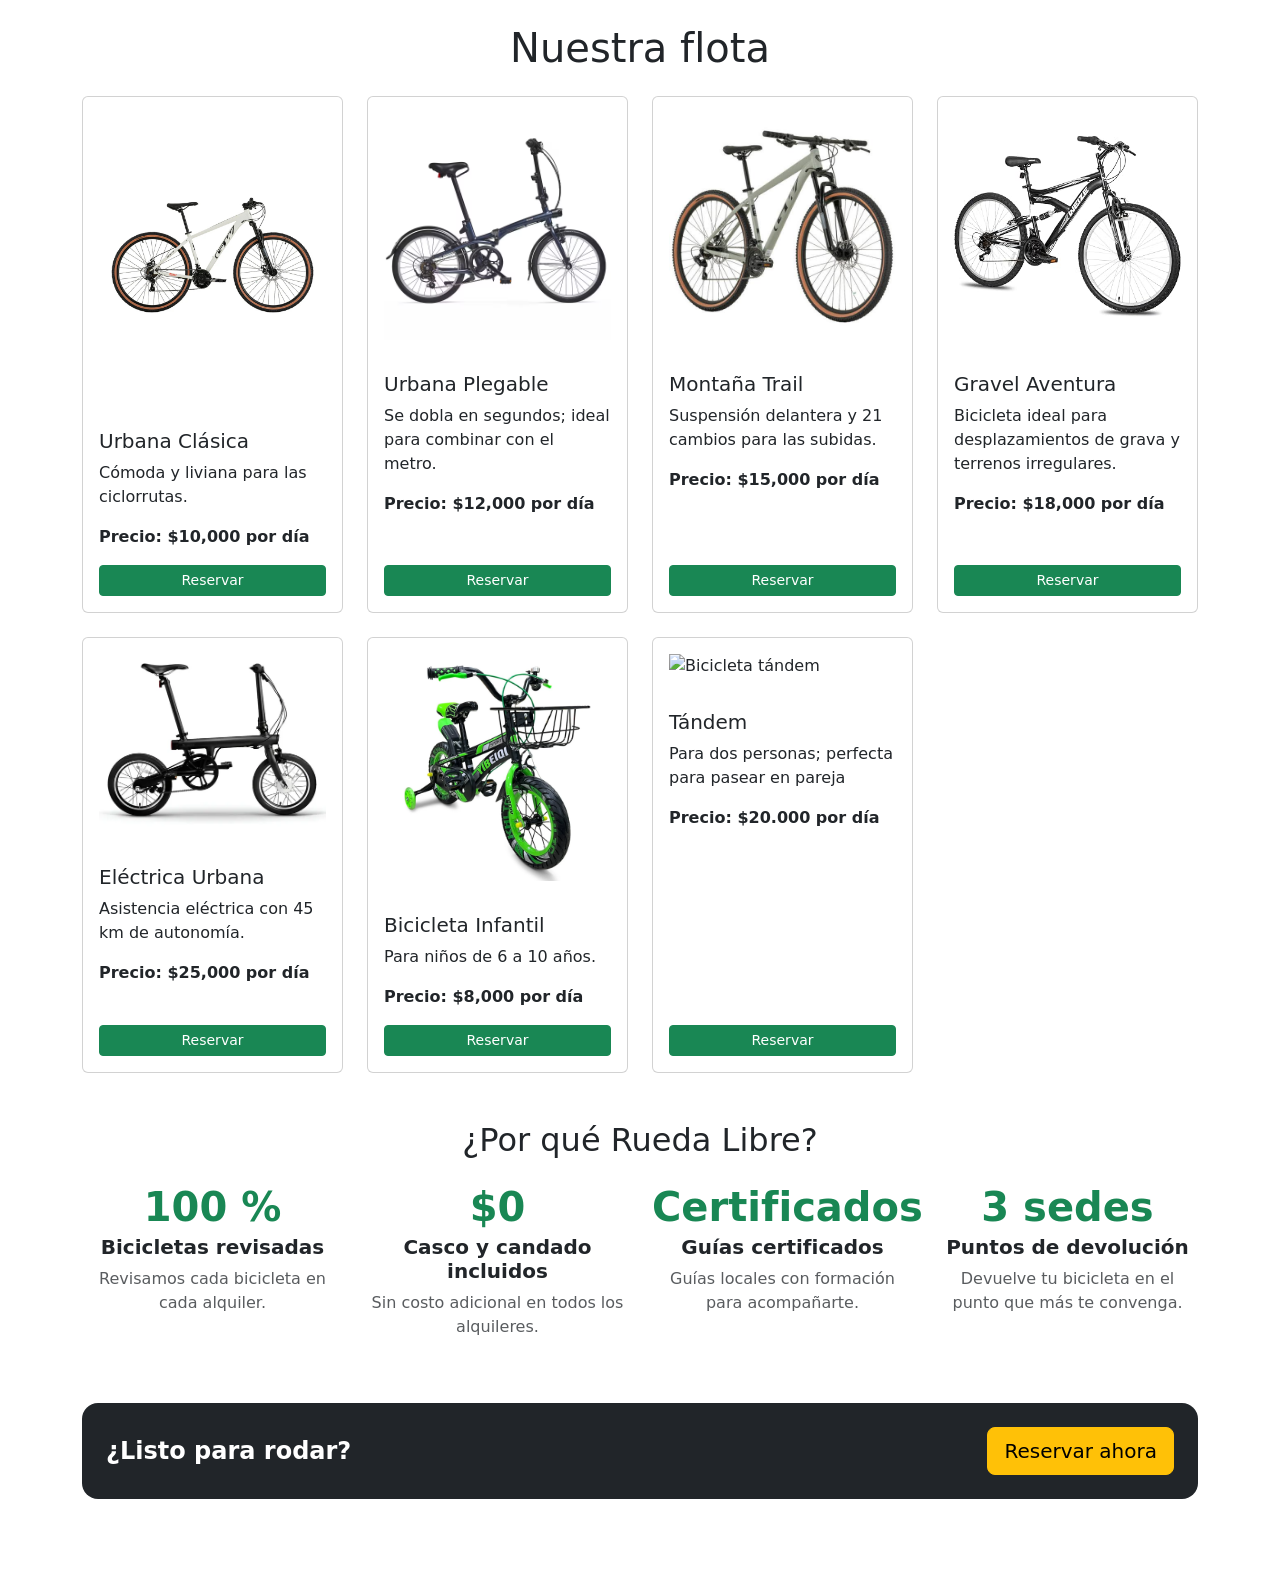
==== catalogo-bootstrap.html @ 301728cc "Add files via upload" ====
<!DOCTYPE html>
<html lang="es">
<head>
<meta charset="UTF-8">
<meta name="viewport" content="width=device-width, initial-scale=1">
<title>Catálogo Bootstrap | Rueda Libre</title>
<link href="https://cdn.jsdelivr.net/npm/bootstrap@5.3.3/dist/css/bootstrap.min.css" rel="stylesheet">
</head>
<body>

<main class="container py-4">
  <section class="mb-5">
    <h1 class="text-center mb-4">Nuestra flota</h1>
    <div class="row g-4">
      <div class="col-12 col-sm-6 col-lg-4 col-xl-3">
        <article class="card h-100">
          <img src="../img/urbana.png" class="card-img-top p-3" alt="Bicicleta urbana clásica">
          <div class="card-body d-flex flex-column">
            <h2 class="card-title h5">Urbana Clásica</h2>
            <p class="card-text">Cómoda y liviana para las ciclorrutas.</p>
            <p class="card-text fw-semibold">Precio: $10,000 por día</p>
            <a href="../paginas/reservas.html" class="btn btn-success btn-sm mt-auto">Reservar</a>
          </div>
        </article>
      </div>
      <div class="col-12 col-sm-6 col-lg-4 col-xl-3">
        <article class="card h-100">
          <img src="../img/plegable.png" class="card-img-top p-3" alt="Bicicleta urbana plegable">
          <div class="card-body d-flex flex-column">
            <h2 class="card-title h5">Urbana Plegable</h2>
            <p class="card-text">Se dobla en segundos; ideal para combinar con el metro.</p>
            <p class="card-text fw-semibold">Precio: $12,000 por día</p>
            <a href="../paginas/reservas.html" class="btn btn-success btn-sm mt-auto">Reservar</a>
          </div>
        </article>
      </div>
      <div class="col-12 col-sm-6 col-lg-4 col-xl-3">
        <article class="card h-100">
          <img src="../img/montaña2.png" class="card-img-top p-3" alt="Bicicleta de montaña trail">
          <div class="card-body d-flex flex-column">
            <h2 class="card-title h5">Montaña Trail</h2>
            <p class="card-text">Suspensión delantera y 21 cambios para las subidas.</p>
            <p class="card-text fw-semibold">Precio: $15,000 por día</p>
            <a href="../paginas/reservas.html" class="btn btn-success btn-sm mt-auto">Reservar</a>
          </div>
        </article>
      </div>
      <div class="col-12 col-sm-6 col-lg-4 col-xl-3">
        <article class="card h-100">
          <img src="../img/aventura.png" class="card-img-top p-3" alt="Bicicleta gravel aventura">
          <div class="card-body d-flex flex-column">
            <h2 class="card-title h5">Gravel Aventura</h2>
            <p class="card-text">Bicicleta ideal para desplazamientos de grava y terrenos irregulares.</p>
            <p class="card-text fw-semibold">Precio: $18,000 por día</p>
            <a href="../paginas/reservas.html" class="btn btn-success btn-sm mt-auto">Reservar</a>
          </div>
        </article>
      </div>
      <div class="col-12 col-sm-6 col-lg-4 col-xl-3">
        <article class="card h-100">
          <img src="../img/electrica.png" class="card-img-top p-3" alt="Bicicleta eléctrica urbana">
          <div class="card-body d-flex flex-column">
            <h2 class="card-title h5">Eléctrica Urbana</h2>
            <p class="card-text">Asistencia eléctrica con 45 km de autonomía.</p>
            <p class="card-text fw-semibold">Precio: $25,000 por día</p>
            <a href="../paginas/reservas.html" class="btn btn-success btn-sm mt-auto">Reservar</a>
          </div>
        </article>
      </div>
      <div class="col-12 col-sm-6 col-lg-4 col-xl-3">
        <article class="card h-100">
          <img src="../img/infantil.png" class="card-img-top p-3" alt="Bicicleta infantil">
          <div class="card-body d-flex flex-column">
            <h2 class="card-title h5">Bicicleta Infantil</h2>
            <p class="card-text">Para niños de 6 a 10 años.</p>
            <p class="card-text fw-semibold">Precio: $8,000 por día</p>
            <a href="../paginas/reservas.html" class="btn btn-success btn-sm mt-auto">Reservar</a>
          </div>
        </article>
      </div>
      <div class="col-12 col-sm-6 col-lg-4 col-xl-3">
        <article class="card h-100">
          <img src="../img/tandem.png" class="card-img-top p-3" alt="Bicicleta tándem">
          <div class="card-body d-flex flex-column">
            <h2 class="card-title h5">Tándem</h2>
            <p class="card-text">Para dos personas; perfecta para pasear en pareja</p>
            <p class="card-text fw-semibold">Precio: $20.000 por día</p>
            <a href="../paginas/reservas.html" class="btn btn-success btn-sm mt-auto">Reservar</a>
          </div>
        </article>
      </div>
    </div>
  </section>

  <section class="mb-5">
    <h2 class="text-center mb-4">¿Por qué Rueda Libre?</h2>
    <div class="row g-4">
      <div class="col-12 col-sm-6 col-lg-3 text-center">
        <p class="display-6 fw-bold text-success mb-1">100 %</p>
        <h3 class="h5 fw-semibold">Bicicletas revisadas</h3>
        <p class="text-body-secondary">Revisamos cada bicicleta en cada alquiler.</p>
      </div>
      <div class="col-12 col-sm-6 col-lg-3 text-center">
        <p class="display-6 fw-bold text-success mb-1">$0</p>
        <h3 class="h5 fw-semibold">Casco y candado incluidos</h3>
        <p class="text-body-secondary">Sin costo adicional en todos los alquileres.</p>
      </div>
      <div class="col-12 col-sm-6 col-lg-3 text-center">
        <p class="display-6 fw-bold text-success mb-1">Certificados</p>
        <h3 class="h5 fw-semibold">Guías certificados</h3>
        <p class="text-body-secondary">Guías locales con formación para acompañarte.</p>
      </div>
      <div class="col-12 col-sm-6 col-lg-3 text-center">
        <p class="display-6 fw-bold text-success mb-1">3 sedes</p>
        <h3 class="h5 fw-semibold">Puntos de devolución</h3>
        <p class="text-body-secondary">Devuelve tu bicicleta en el punto que más te convenga.</p>
      </div>
    </div>
    <div class="bg-dark text-white rounded-4 p-4 mt-5 d-flex flex-column flex-md-row align-items-center justify-content-md-between gap-3">
      <p class="fs-4 fw-bold mb-0">¿Listo para rodar?</p>
      <img src="../img/ciclista.png" alt="" class="d-none d-md-block" width="80">
      <a href="../paginas/reservas.html" class="btn btn-warning btn-lg">Reservar ahora</a>
    </div>
  </section>
</main>

<script src="https://cdn.jsdelivr.net/npm/bootstrap@5.3.3/dist/js/bootstrap.bundle.min.js"></script>
</body>
</html>
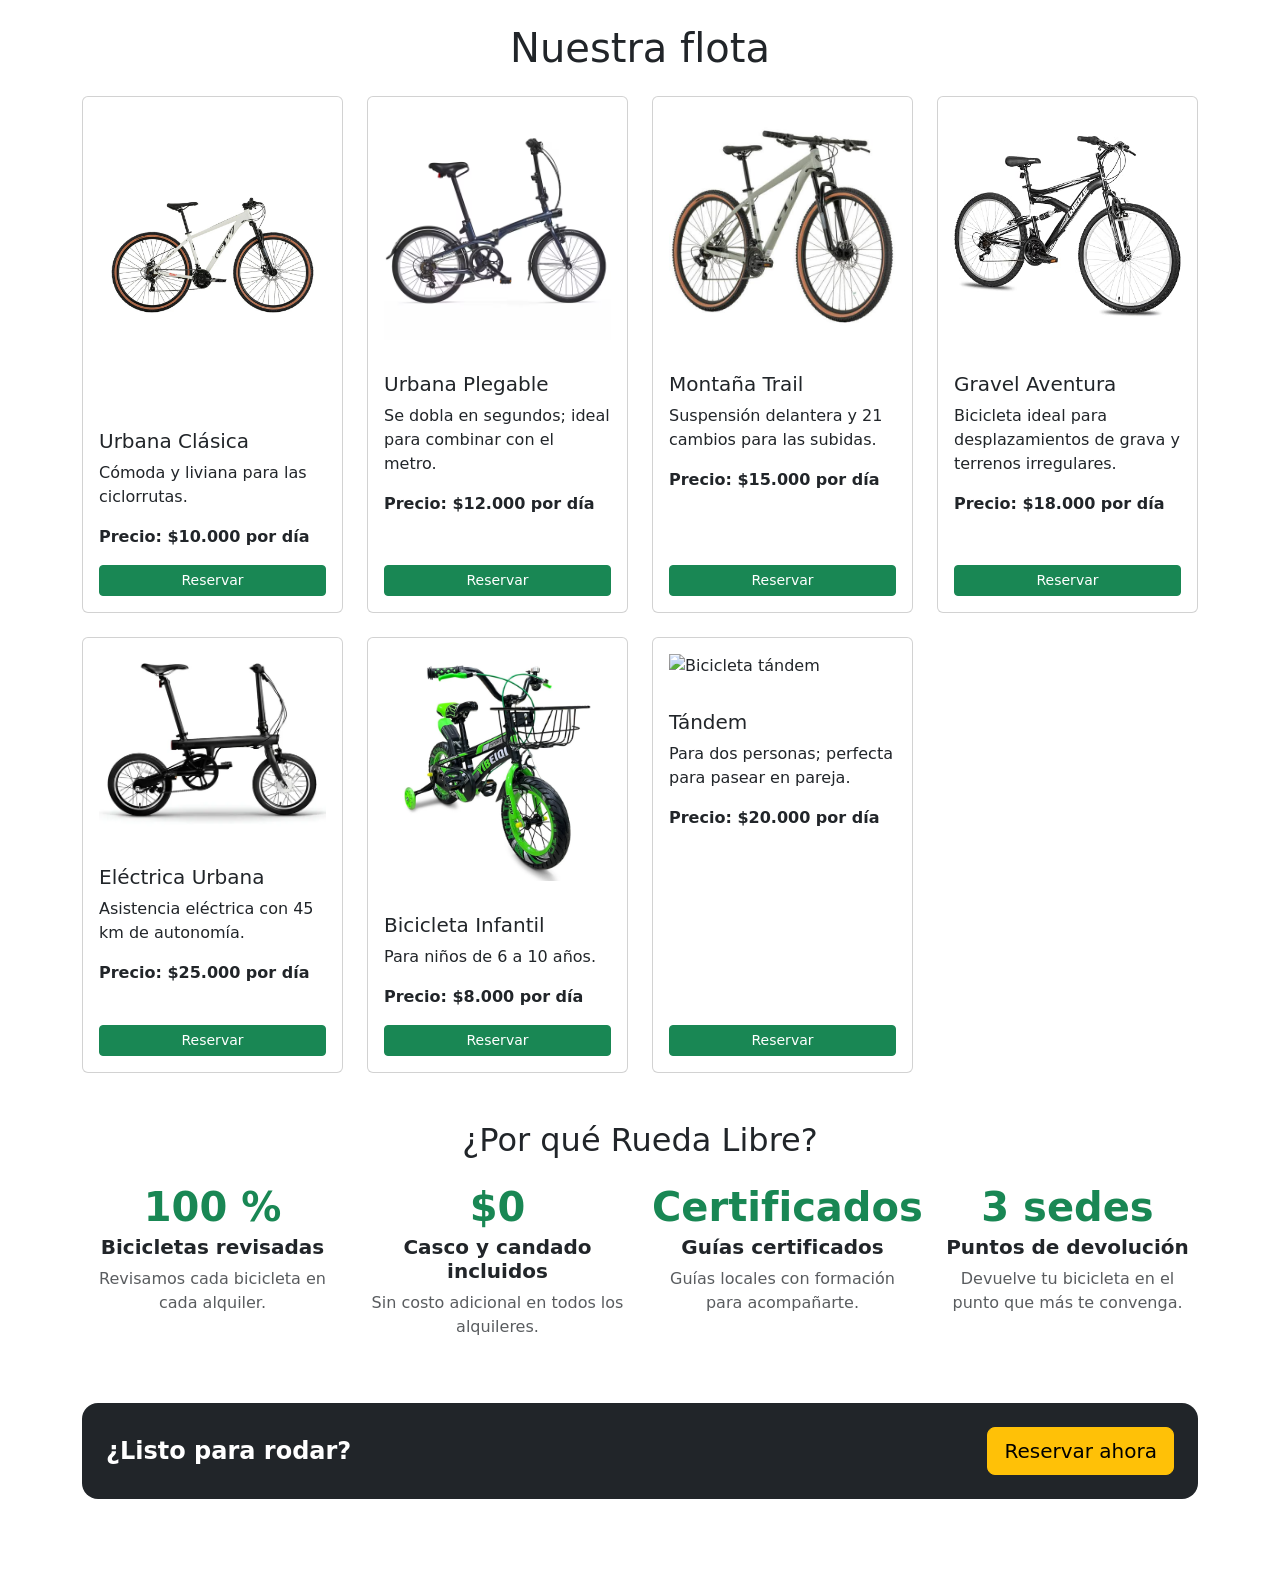
==== commit 97094dbc: "Finalizacion y push del MiniReto 12 y la semana 3" ====
--- a/catalogo-bootstrap.html
+++ b/catalogo-bootstrap.html
@@ -18,7 +18,7 @@
           <div class="card-body d-flex flex-column">
             <h2 class="card-title h5">Urbana Clásica</h2>
             <p class="card-text">Cómoda y liviana para las ciclorrutas.</p>
-            <p class="card-text fw-semibold">Precio: $10,000 por día</p>
+            <p class="card-text fw-semibold">Precio: $10.000 por día</p>
             <a href="../paginas/reservas.html" class="btn btn-success btn-sm mt-auto">Reservar</a>
           </div>
         </article>
@@ -29,7 +29,7 @@
           <div class="card-body d-flex flex-column">
             <h2 class="card-title h5">Urbana Plegable</h2>
             <p class="card-text">Se dobla en segundos; ideal para combinar con el metro.</p>
-            <p class="card-text fw-semibold">Precio: $12,000 por día</p>
+            <p class="card-text fw-semibold">Precio: $12.000 por día</p>
             <a href="../paginas/reservas.html" class="btn btn-success btn-sm mt-auto">Reservar</a>
           </div>
         </article>
@@ -40,7 +40,7 @@
           <div class="card-body d-flex flex-column">
             <h2 class="card-title h5">Montaña Trail</h2>
             <p class="card-text">Suspensión delantera y 21 cambios para las subidas.</p>
-            <p class="card-text fw-semibold">Precio: $15,000 por día</p>
+            <p class="card-text fw-semibold">Precio: $15.000 por día</p>
             <a href="../paginas/reservas.html" class="btn btn-success btn-sm mt-auto">Reservar</a>
           </div>
         </article>
@@ -51,7 +51,7 @@
           <div class="card-body d-flex flex-column">
             <h2 class="card-title h5">Gravel Aventura</h2>
             <p class="card-text">Bicicleta ideal para desplazamientos de grava y terrenos irregulares.</p>
-            <p class="card-text fw-semibold">Precio: $18,000 por día</p>
+            <p class="card-text fw-semibold">Precio: $18.000 por día</p>
             <a href="../paginas/reservas.html" class="btn btn-success btn-sm mt-auto">Reservar</a>
           </div>
         </article>
@@ -62,7 +62,7 @@
           <div class="card-body d-flex flex-column">
             <h2 class="card-title h5">Eléctrica Urbana</h2>
             <p class="card-text">Asistencia eléctrica con 45 km de autonomía.</p>
-            <p class="card-text fw-semibold">Precio: $25,000 por día</p>
+            <p class="card-text fw-semibold">Precio: $25.000 por día</p>
             <a href="../paginas/reservas.html" class="btn btn-success btn-sm mt-auto">Reservar</a>
           </div>
         </article>
@@ -73,7 +73,7 @@
           <div class="card-body d-flex flex-column">
             <h2 class="card-title h5">Bicicleta Infantil</h2>
             <p class="card-text">Para niños de 6 a 10 años.</p>
-            <p class="card-text fw-semibold">Precio: $8,000 por día</p>
+            <p class="card-text fw-semibold">Precio: $8.000 por día</p>
             <a href="../paginas/reservas.html" class="btn btn-success btn-sm mt-auto">Reservar</a>
           </div>
         </article>
@@ -83,7 +83,7 @@
           <img src="../img/tandem.png" class="card-img-top p-3" alt="Bicicleta tándem">
           <div class="card-body d-flex flex-column">
             <h2 class="card-title h5">Tándem</h2>
-            <p class="card-text">Para dos personas; perfecta para pasear en pareja</p>
+            <p class="card-text">Para dos personas; perfecta para pasear en pareja.</p>
             <p class="card-text fw-semibold">Precio: $20.000 por día</p>
             <a href="../paginas/reservas.html" class="btn btn-success btn-sm mt-auto">Reservar</a>
           </div>
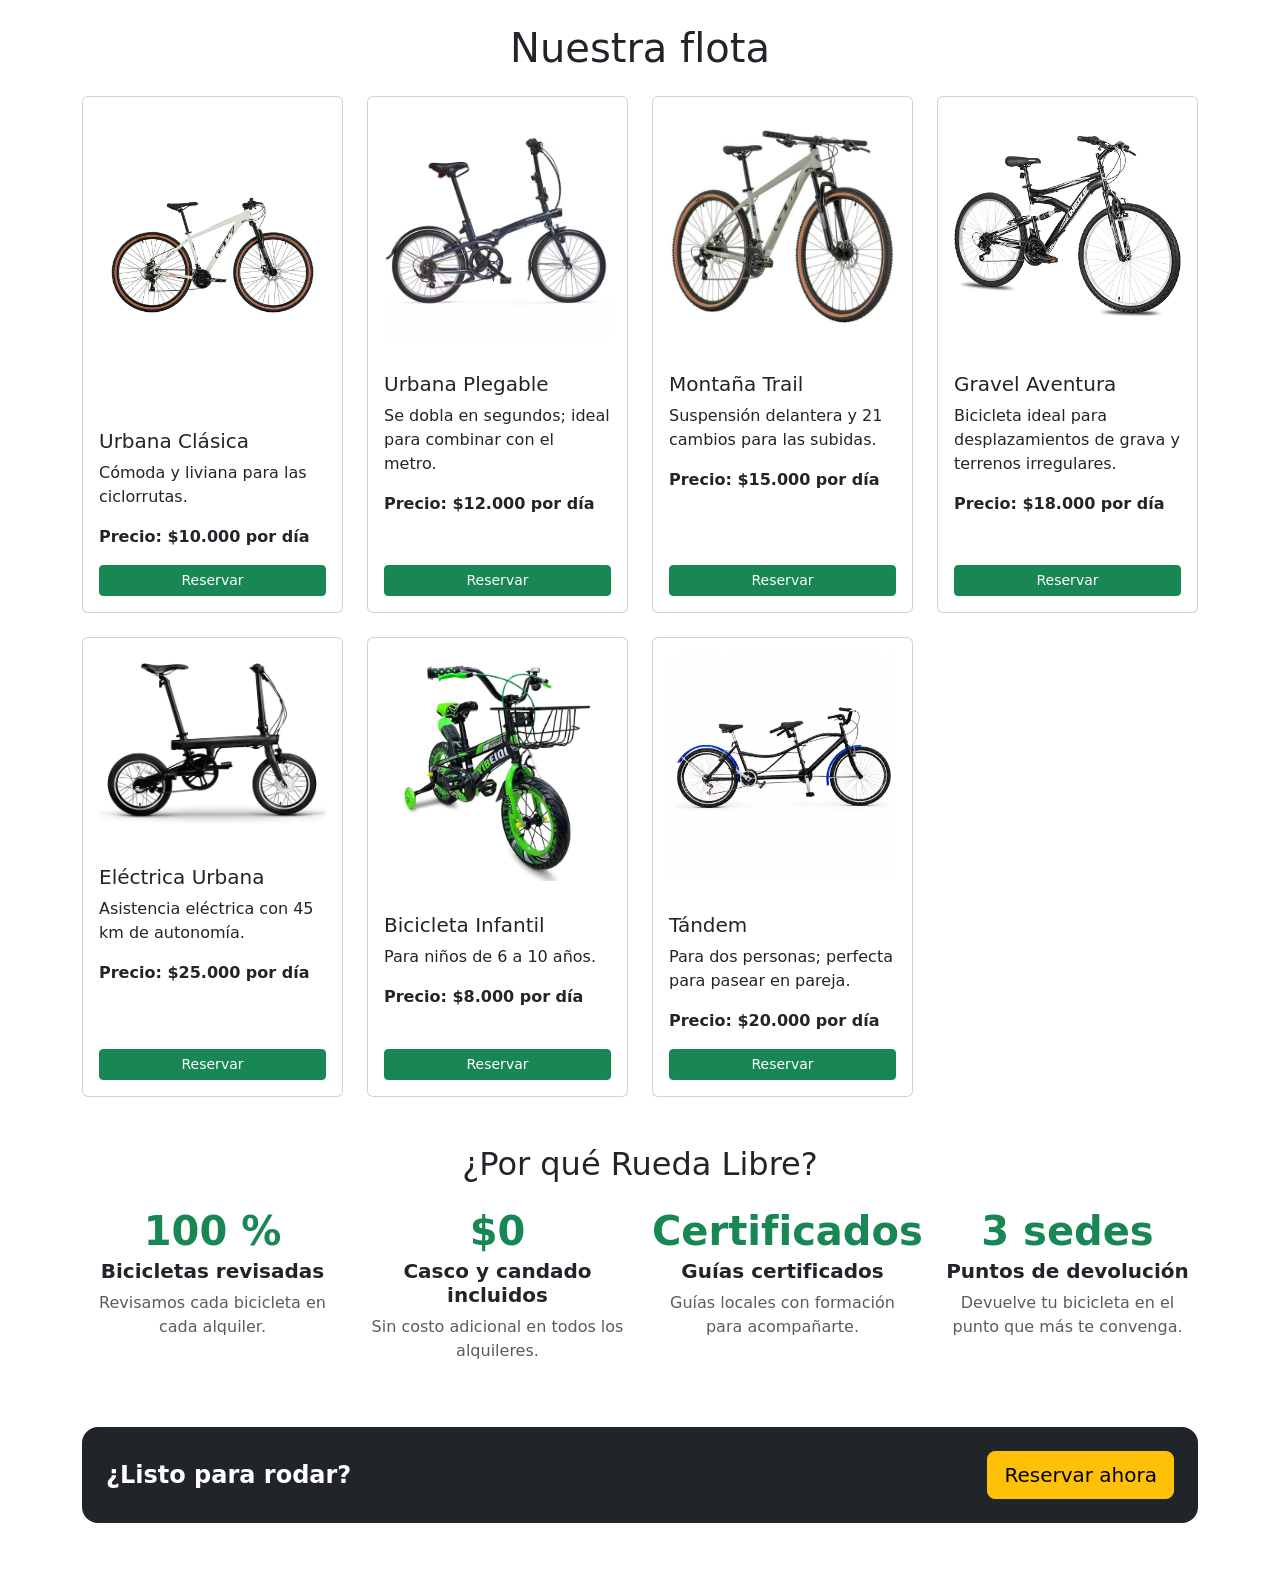
==== commit 65b6d12d: "Ultimas Actualizaciones para la version 2.0" ====
--- a/catalogo-bootstrap.html
+++ b/catalogo-bootstrap.html
@@ -118,7 +118,6 @@
     </div>
     <div class="bg-dark text-white rounded-4 p-4 mt-5 d-flex flex-column flex-md-row align-items-center justify-content-md-between gap-3">
       <p class="fs-4 fw-bold mb-0">¿Listo para rodar?</p>
-      <img src="../img/ciclista.png" alt="" class="d-none d-md-block" width="80">
       <a href="../paginas/reservas.html" class="btn btn-warning btn-lg">Reservar ahora</a>
     </div>
   </section>
